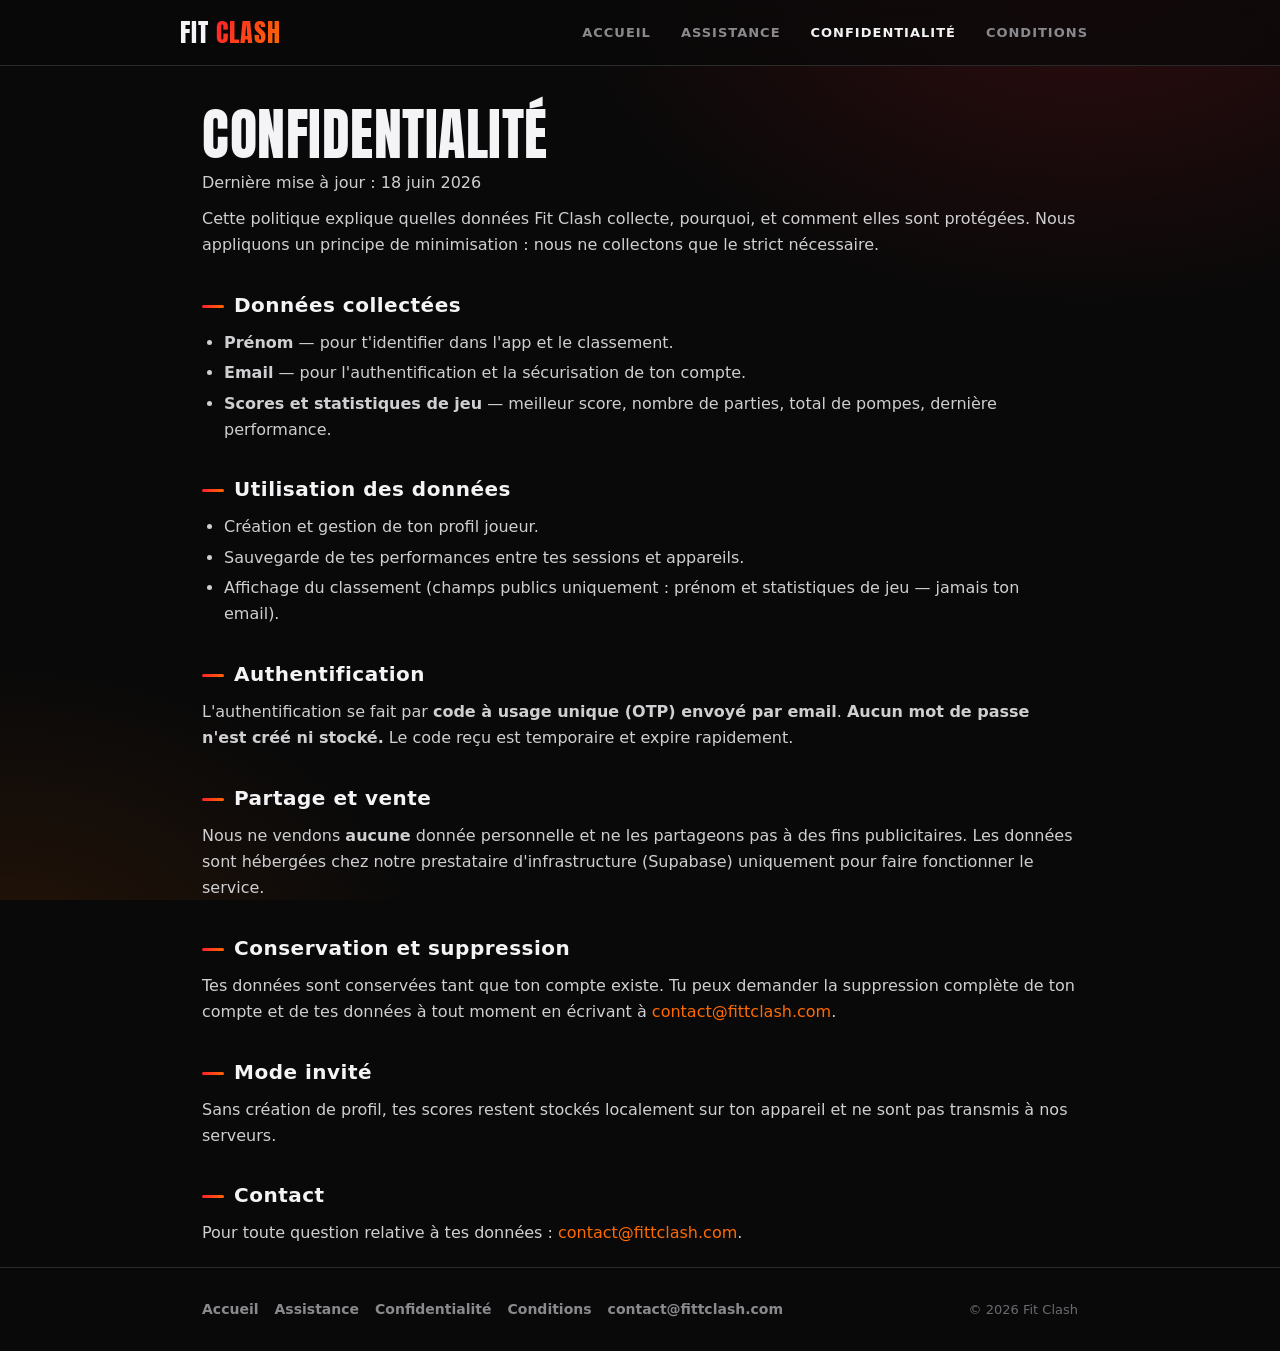
==== privacy/index.html @ d7fb9d1c "Initial Fit Clash website Co-Authored-By: Claude Opus 4.8 (1M context) <noreply@anthropic.com>" ====
<!doctype html>
<html lang="fr">
<head>
  <meta charset="utf-8" />
  <meta name="viewport" content="width=device-width, initial-scale=1" />
  <title>Politique de confidentialité — Fit Clash</title>
  <meta name="description" content="Politique de confidentialité de Fit Clash : données collectées (prénom, email, scores), authentification par code email OTP, aucun mot de passe stocké, aucune vente de données." />
  <meta name="theme-color" content="#090909" />
  <link rel="canonical" href="https://fittclash.com/privacy" />
  <link rel="icon" type="image/png" href="/favicon.png" />
  <link rel="stylesheet" href="/styles.css" />
</head>
<body>
  <header class="site-header">
    <div class="container nav">
      <a class="logo display" href="/"><span class="a">FIT</span> <span class="grad-text">CLASH</span></a>
      <nav class="nav-links">
        <a href="/">Accueil</a>
        <a href="/support">Assistance</a>
        <a href="/privacy" class="active">Confidentialité</a>
        <a href="/terms">Conditions</a>
      </nav>
    </div>
  </header>

  <main class="page">
    <div class="container">
      <h1 class="display">Confidentialité</h1>
      <p class="updated">Dernière mise à jour : 18 juin 2026</p>
      <p class="lead">Cette politique explique quelles données Fit Clash collecte, pourquoi, et comment elles sont protégées. Nous appliquons un principe de minimisation : nous ne collectons que le strict nécessaire.</p>

      <h2><span class="bar"></span>Données collectées</h2>
      <ul>
        <li><strong>Prénom</strong> — pour t'identifier dans l'app et le classement.</li>
        <li><strong>Email</strong> — pour l'authentification et la sécurisation de ton compte.</li>
        <li><strong>Scores et statistiques de jeu</strong> — meilleur score, nombre de parties, total de pompes, dernière performance.</li>
      </ul>

      <h2><span class="bar"></span>Utilisation des données</h2>
      <ul>
        <li>Création et gestion de ton profil joueur.</li>
        <li>Sauvegarde de tes performances entre tes sessions et appareils.</li>
        <li>Affichage du classement (champs publics uniquement : prénom et statistiques de jeu — jamais ton email).</li>
      </ul>

      <h2><span class="bar"></span>Authentification</h2>
      <p>L'authentification se fait par <strong>code à usage unique (OTP) envoyé par email</strong>. <strong>Aucun mot de passe n'est créé ni stocké.</strong> Le code reçu est temporaire et expire rapidement.</p>

      <h2><span class="bar"></span>Partage et vente</h2>
      <p>Nous ne vendons <strong>aucune</strong> donnée personnelle et ne les partageons pas à des fins publicitaires. Les données sont hébergées chez notre prestataire d'infrastructure (Supabase) uniquement pour faire fonctionner le service.</p>

      <h2><span class="bar"></span>Conservation et suppression</h2>
      <p>Tes données sont conservées tant que ton compte existe. Tu peux demander la suppression complète de ton compte et de tes données à tout moment en écrivant à <a href="mailto:contact@fittclash.com">contact@fittclash.com</a>.</p>

      <h2><span class="bar"></span>Mode invité</h2>
      <p>Sans création de profil, tes scores restent stockés localement sur ton appareil et ne sont pas transmis à nos serveurs.</p>

      <h2><span class="bar"></span>Contact</h2>
      <p>Pour toute question relative à tes données : <a href="mailto:contact@fittclash.com">contact@fittclash.com</a>.</p>
    </div>
  </main>

  <footer class="site-footer">
    <div class="container footer-inner">
      <div class="footer-links">
        <a href="/">Accueil</a>
        <a href="/support">Assistance</a>
        <a href="/privacy">Confidentialité</a>
        <a href="/terms">Conditions</a>
        <a href="mailto:contact@fittclash.com">contact@fittclash.com</a>
      </div>
      <div class="copy">© 2026 Fit Clash</div>
    </div>
  </footer>
</body>
</html>
---- styles.css ----
/* Fit Clash — site premium (DA ON AIR). Léger, sans dépendance lourde. */
@font-face {
  font-family: 'Anton';
  src: url('/anton.ttf') format('truetype');
  font-weight: 400;
  font-display: swap;
}

:root {
  --ink: #090909;
  --surface: #161616;
  --surface2: #1f1f1f;
  --hairline: #2a2a2a;
  --red: #ff1e2d;
  --orange: #ff6a00;
  --white: #f4f4f6;
  --muted: #8a8a8e;
  --muted2: #6a6a70;
  --grad: linear-gradient(120deg, var(--red), var(--orange));
  --radius: 18px;
}

* { box-sizing: border-box; margin: 0; padding: 0; }
html { scroll-behavior: smooth; -webkit-text-size-adjust: 100%; }

body {
  font-family: system-ui, -apple-system, "Segoe UI", Roboto,
    Inter, Helvetica, Arial, sans-serif;
  color: var(--white);
  line-height: 1.65;
  background:
    radial-gradient(900px 600px at 85% -5%, rgba(255, 30, 45, 0.16), transparent 60%),
    radial-gradient(800px 600px at 0% 110%, rgba(255, 106, 0, 0.12), transparent 55%),
    var(--ink);
  background-attachment: fixed;
  min-height: 100vh;
  display: flex;
  flex-direction: column;
}

/* Police d'affichage (Anton, embarquée localement) + fallback condensé. */
.display {
  font-family: 'Anton', 'Arial Narrow', 'Helvetica Neue Condensed', sans-serif;
  font-weight: 400;
  letter-spacing: 0.5px;
  text-transform: uppercase;
  line-height: 1.02;
}

.grad-text {
  background: var(--grad);
  -webkit-background-clip: text;
  background-clip: text;
  -webkit-text-fill-color: transparent;
  color: transparent;
}

a { color: var(--orange); text-decoration: none; }
a:hover { text-decoration: underline; }

.container { width: 100%; max-width: 920px; margin: 0 auto; padding: 0 22px; }

/* --- Header --- */
.site-header {
  position: sticky; top: 0; z-index: 10;
  backdrop-filter: blur(10px);
  background: rgba(9, 9, 9, 0.72);
  border-bottom: 1px solid var(--hairline);
}
.nav {
  display: flex; align-items: center; justify-content: space-between;
  gap: 16px; padding: 14px 0; flex-wrap: wrap;
}
.logo { font-size: 26px; letter-spacing: 1px; }
.logo .a { color: var(--white); }
.nav-links { display: flex; gap: 6px; flex-wrap: wrap; }
.nav-links a {
  color: var(--muted); font-size: 13px; font-weight: 700;
  letter-spacing: 1px; text-transform: uppercase;
  padding: 8px 12px; border-radius: 12px;
}
.nav-links a:hover { color: var(--white); text-decoration: none; background: rgba(255,255,255,.04); }
.nav-links a.active { color: var(--white); }

/* --- Hero --- */
.hero { padding: 64px 0 32px; text-align: center; }
.hero h1 { font-size: clamp(46px, 12vw, 96px); }
.hero .underline {
  width: 120px; height: 4px; margin: 18px auto 0;
  background: var(--grad); border-radius: 4px;
  box-shadow: 0 0 22px rgba(255, 106, 0, 0.6);
}
.slogan {
  max-width: 620px; margin: 22px auto 0;
  color: var(--muted); font-size: clamp(16px, 2.4vw, 20px); line-height: 1.5;
}

/* --- Boutons --- */
.btn {
  display: inline-flex; align-items: center; gap: 10px;
  font-weight: 800; letter-spacing: 0.5px; font-size: 16px;
  padding: 16px 24px; border-radius: var(--radius);
  border: 1.6px solid transparent;
  background:
    linear-gradient(var(--surface2), var(--surface2)) padding-box,
    var(--grad) border-box;
  color: var(--white);
  box-shadow: 0 14px 30px rgba(255, 30, 45, 0.22);
}
.btn.coming { cursor: default; opacity: 0.96; }
.btn .small { font-weight: 600; color: var(--muted); font-size: 13px; }
.btn-row { margin-top: 34px; display: flex; justify-content: center; }

/* --- Sections / cartes features --- */
.section { padding: 30px 0; }
.section-title {
  font-size: 13px; letter-spacing: 3px; color: var(--muted);
  text-transform: uppercase; font-weight: 800; margin-bottom: 18px; text-align: center;
}
.grid {
  display: grid; gap: 16px;
  grid-template-columns: repeat(auto-fit, minmax(220px, 1fr));
}
.card {
  background: rgba(22, 22, 22, 0.7);
  border: 1px solid var(--hairline);
  border-radius: var(--radius);
  padding: 22px; box-shadow: 0 10px 26px rgba(0, 0, 0, 0.35);
}
.card .ic {
  width: 46px; height: 46px; border-radius: 12px;
  display: grid; place-items: center; font-size: 22px; margin-bottom: 12px;
  background: rgba(255, 106, 0, 0.12);
  border: 1px solid rgba(255, 106, 0, 0.4);
}
.card h3 { font-size: 18px; margin-bottom: 6px; }
.card p { color: var(--muted); font-size: 15px; }

/* --- Contenu texte (support / legal) --- */
.page { padding: 40px 0 20px; }
.page h1 { font-size: clamp(34px, 8vw, 56px); }
.page h2 {
  margin: 30px 0 8px; font-size: 20px; letter-spacing: 0.5px;
}
.page h2 .bar {
  display: inline-block; width: 22px; height: 3px; border-radius: 3px;
  background: var(--grad); margin-right: 10px; vertical-align: middle;
}
.page p, .page li { color: #cfcfd2; font-size: 16px; }
.page ul { margin: 8px 0 8px 22px; }
.page li { margin: 4px 0; }
.updated { color: var(--muted2); font-size: 14px; margin-top: 6px; }
.lead { color: var(--muted); font-size: 17px; margin-top: 10px; }

details {
  background: rgba(22, 22, 22, 0.7);
  border: 1px solid var(--hairline);
  border-radius: 14px; padding: 4px 18px; margin-bottom: 12px;
}
summary {
  cursor: pointer; font-weight: 700; padding: 14px 0; list-style: none;
  display: flex; justify-content: space-between; align-items: center;
}
summary::-webkit-details-marker { display: none; }
summary::after { content: "+"; color: var(--orange); font-size: 22px; font-weight: 700; }
details[open] summary::after { content: "–"; }
details p { padding-bottom: 14px; color: var(--muted); }

.contact-box {
  margin-top: 18px; padding: 18px 20px; border-radius: 14px;
  background: rgba(255, 30, 45, 0.08); border: 1px solid rgba(255, 106, 0, 0.45);
}

/* --- Footer --- */
.site-footer {
  margin-top: auto; border-top: 1px solid var(--hairline);
  padding: 30px 0; color: var(--muted);
}
.footer-inner {
  display: flex; justify-content: space-between; gap: 16px; flex-wrap: wrap;
  align-items: center;
}
.footer-links { display: flex; gap: 16px; flex-wrap: wrap; }
.footer-links a { color: var(--muted); font-size: 14px; font-weight: 600; }
.footer-links a:hover { color: var(--white); text-decoration: none; }
.copy { font-size: 13px; color: var(--muted2); }

@media (max-width: 560px) {
  .nav { justify-content: center; }
  .footer-inner { justify-content: center; text-align: center; }
}
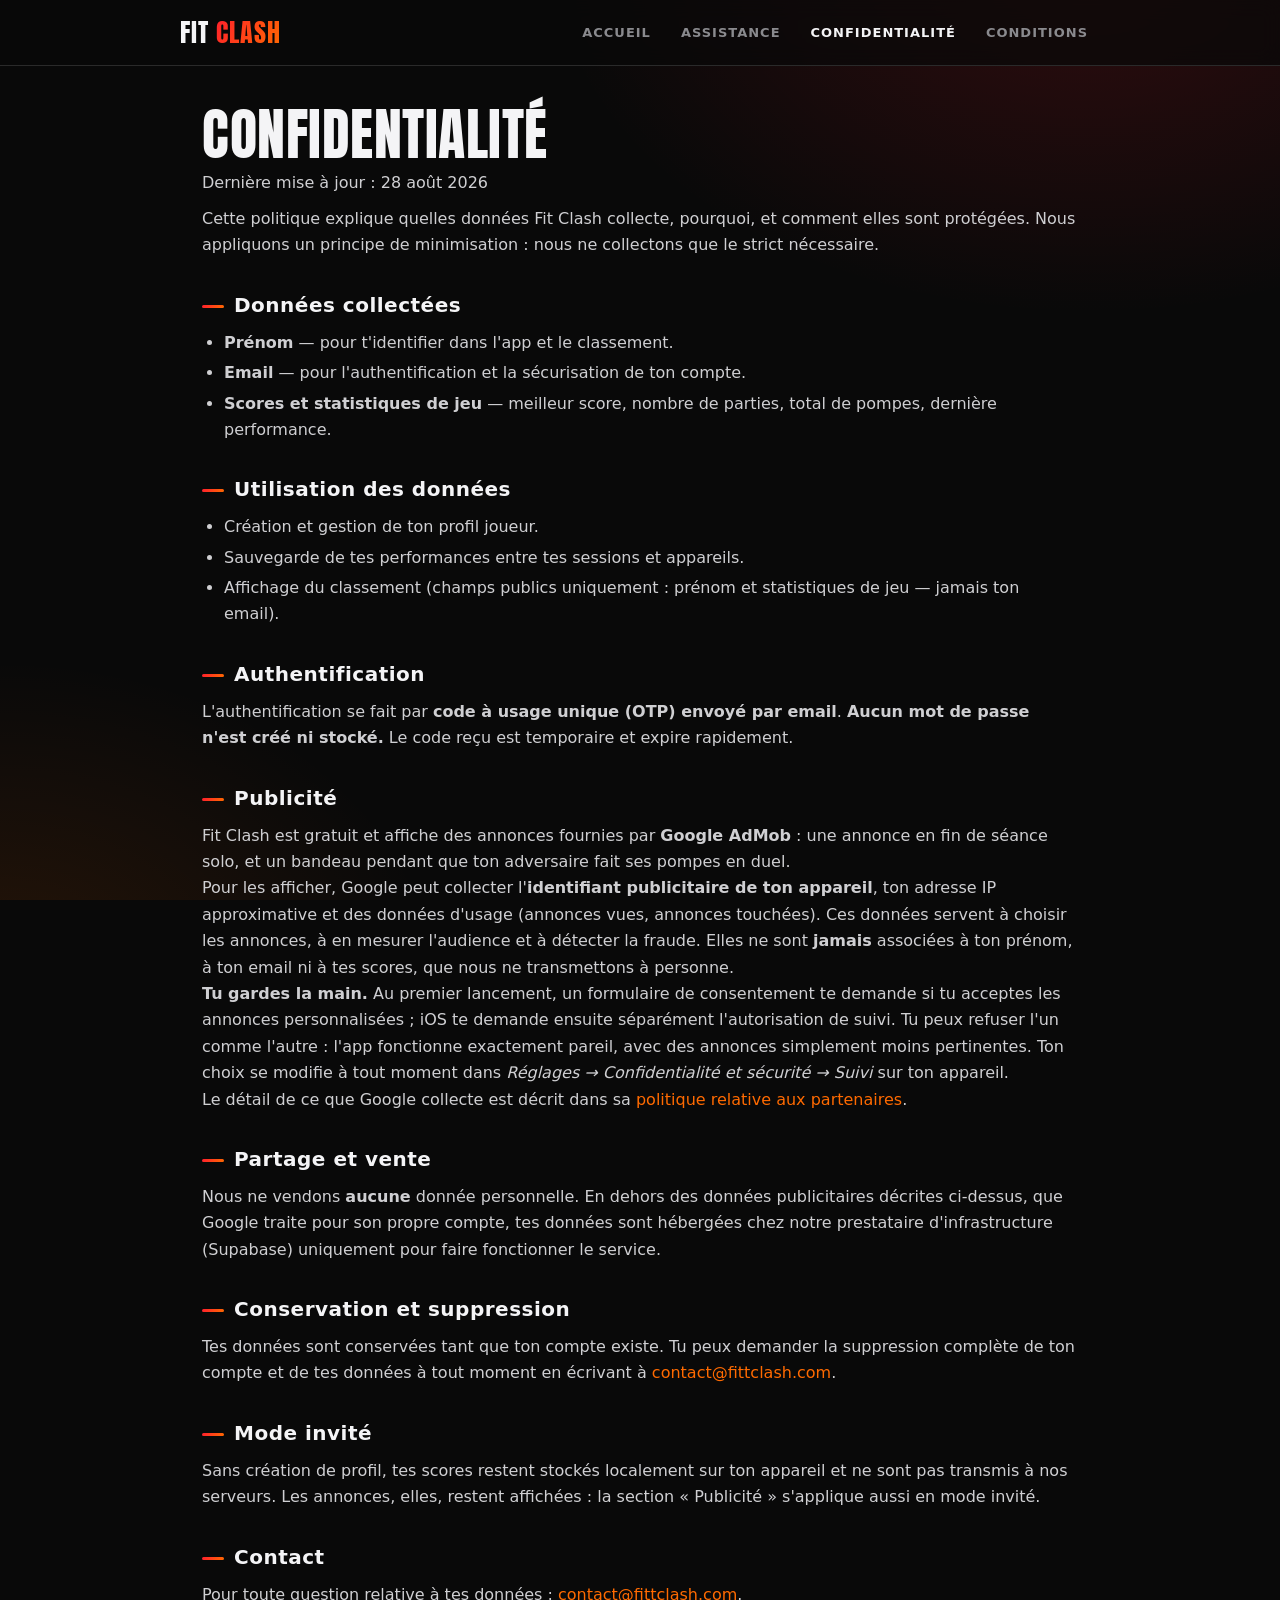
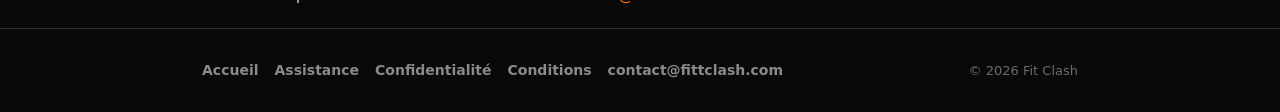
==== commit ec283a95: "Documente la publicité dans la politique de confidentialité L'app affiche désormais des annonces AdM" ====
--- a/privacy/index.html
+++ b/privacy/index.html
@@ -26,7 +26,7 @@
   <main class="page">
     <div class="container">
       <h1 class="display">Confidentialité</h1>
-      <p class="updated">Dernière mise à jour : 18 juin 2026</p>
+      <p class="updated">Dernière mise à jour : 28 août 2026</p>
       <p class="lead">Cette politique explique quelles données Fit Clash collecte, pourquoi, et comment elles sont protégées. Nous appliquons un principe de minimisation : nous ne collectons que le strict nécessaire.</p>
 
       <h2><span class="bar"></span>Données collectées</h2>
@@ -46,14 +46,20 @@
       <h2><span class="bar"></span>Authentification</h2>
       <p>L'authentification se fait par <strong>code à usage unique (OTP) envoyé par email</strong>. <strong>Aucun mot de passe n'est créé ni stocké.</strong> Le code reçu est temporaire et expire rapidement.</p>
 
+      <h2><span class="bar"></span>Publicité</h2>
+      <p>Fit Clash est gratuit et affiche des annonces fournies par <strong>Google AdMob</strong> : une annonce en fin de séance solo, et un bandeau pendant que ton adversaire fait ses pompes en duel.</p>
+      <p>Pour les afficher, Google peut collecter l'<strong>identifiant publicitaire de ton appareil</strong>, ton adresse IP approximative et des données d'usage (annonces vues, annonces touchées). Ces données servent à choisir les annonces, à en mesurer l'audience et à détecter la fraude. Elles ne sont <strong>jamais</strong> associées à ton prénom, à ton email ni à tes scores, que nous ne transmettons à personne.</p>
+      <p><strong>Tu gardes la main.</strong> Au premier lancement, un formulaire de consentement te demande si tu acceptes les annonces personnalisées ; iOS te demande ensuite séparément l'autorisation de suivi. Tu peux refuser l'un comme l'autre : l'app fonctionne exactement pareil, avec des annonces simplement moins pertinentes. Ton choix se modifie à tout moment dans <em>Réglages → Confidentialité et sécurité → Suivi</em> sur ton appareil.</p>
+      <p>Le détail de ce que Google collecte est décrit dans sa <a href="https://policies.google.com/technologies/partner-sites" rel="noopener">politique relative aux partenaires</a>.</p>
+
       <h2><span class="bar"></span>Partage et vente</h2>
-      <p>Nous ne vendons <strong>aucune</strong> donnée personnelle et ne les partageons pas à des fins publicitaires. Les données sont hébergées chez notre prestataire d'infrastructure (Supabase) uniquement pour faire fonctionner le service.</p>
+      <p>Nous ne vendons <strong>aucune</strong> donnée personnelle. En dehors des données publicitaires décrites ci-dessus, que Google traite pour son propre compte, tes données sont hébergées chez notre prestataire d'infrastructure (Supabase) uniquement pour faire fonctionner le service.</p>
 
       <h2><span class="bar"></span>Conservation et suppression</h2>
       <p>Tes données sont conservées tant que ton compte existe. Tu peux demander la suppression complète de ton compte et de tes données à tout moment en écrivant à <a href="mailto:contact@fittclash.com">contact@fittclash.com</a>.</p>
 
       <h2><span class="bar"></span>Mode invité</h2>
-      <p>Sans création de profil, tes scores restent stockés localement sur ton appareil et ne sont pas transmis à nos serveurs.</p>
+      <p>Sans création de profil, tes scores restent stockés localement sur ton appareil et ne sont pas transmis à nos serveurs. Les annonces, elles, restent affichées : la section « Publicité » s'applique aussi en mode invité.</p>
 
       <h2><span class="bar"></span>Contact</h2>
       <p>Pour toute question relative à tes données : <a href="mailto:contact@fittclash.com">contact@fittclash.com</a>.</p>
